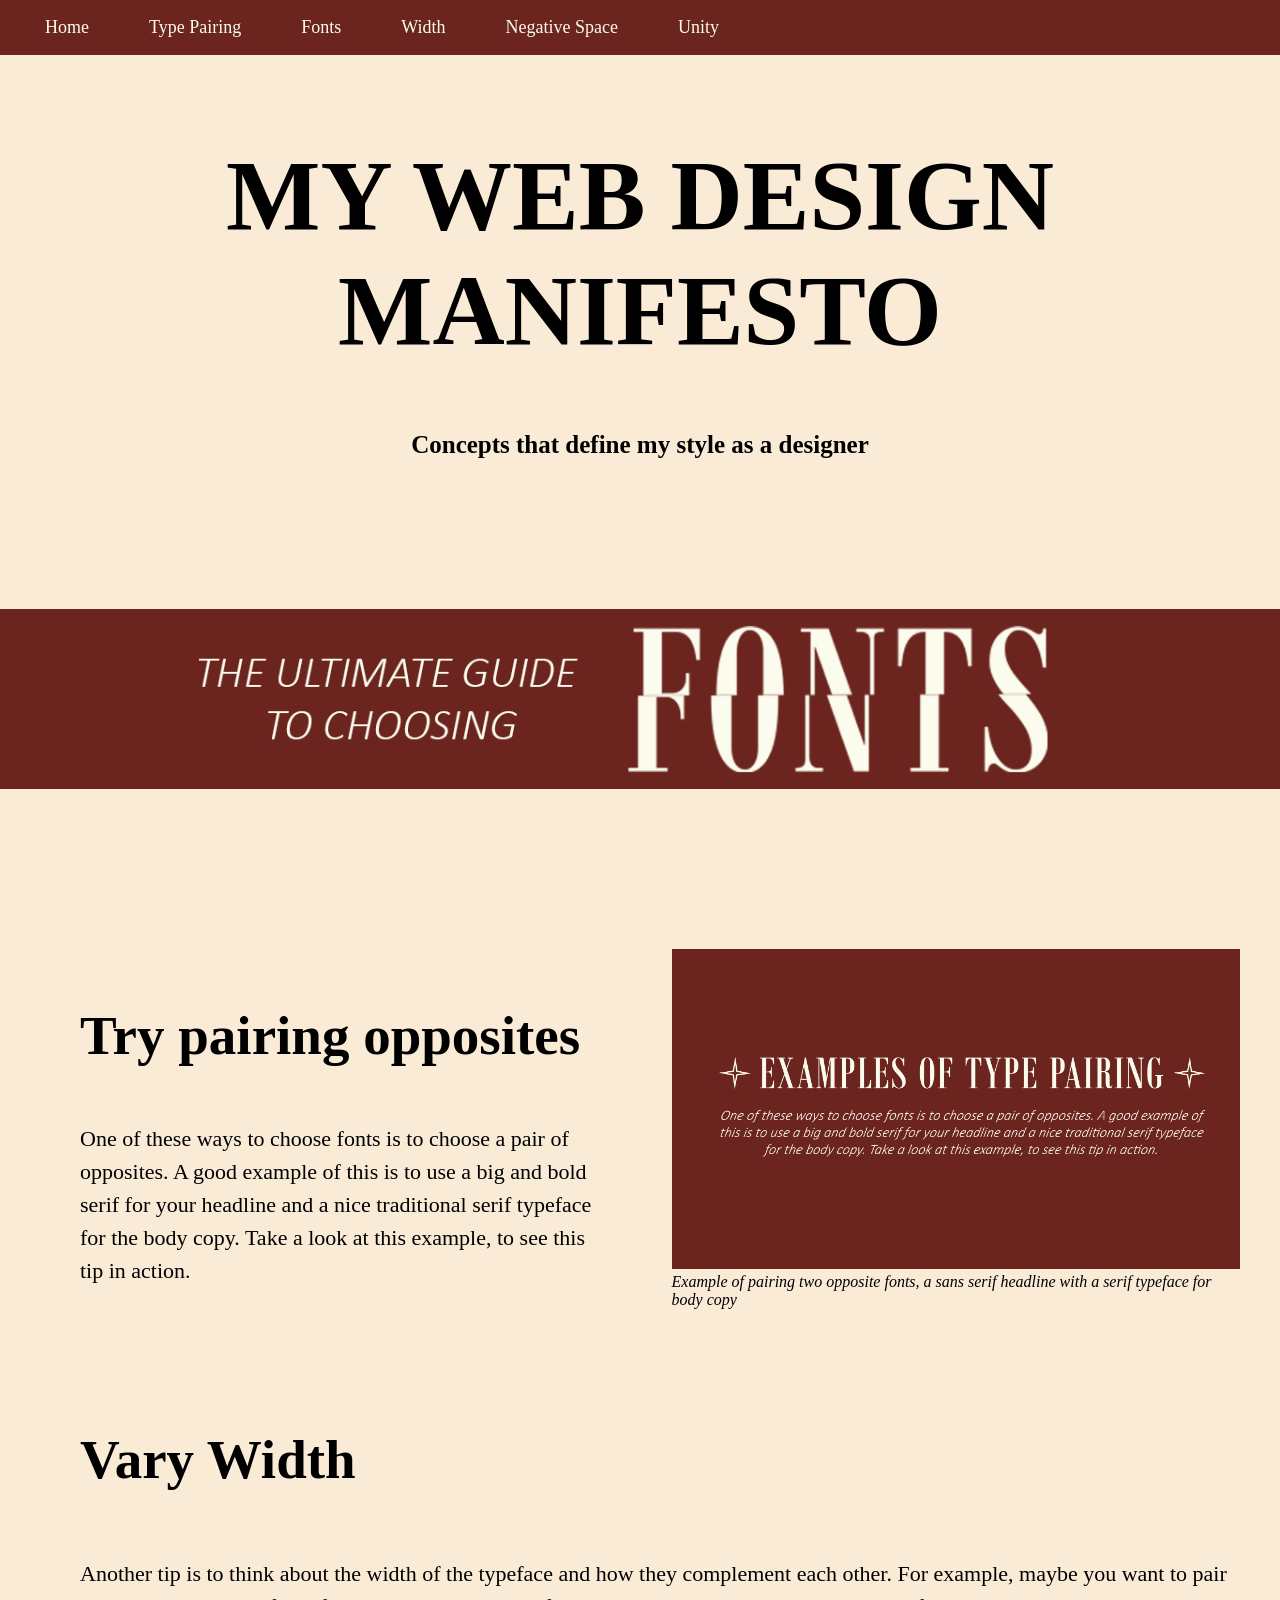
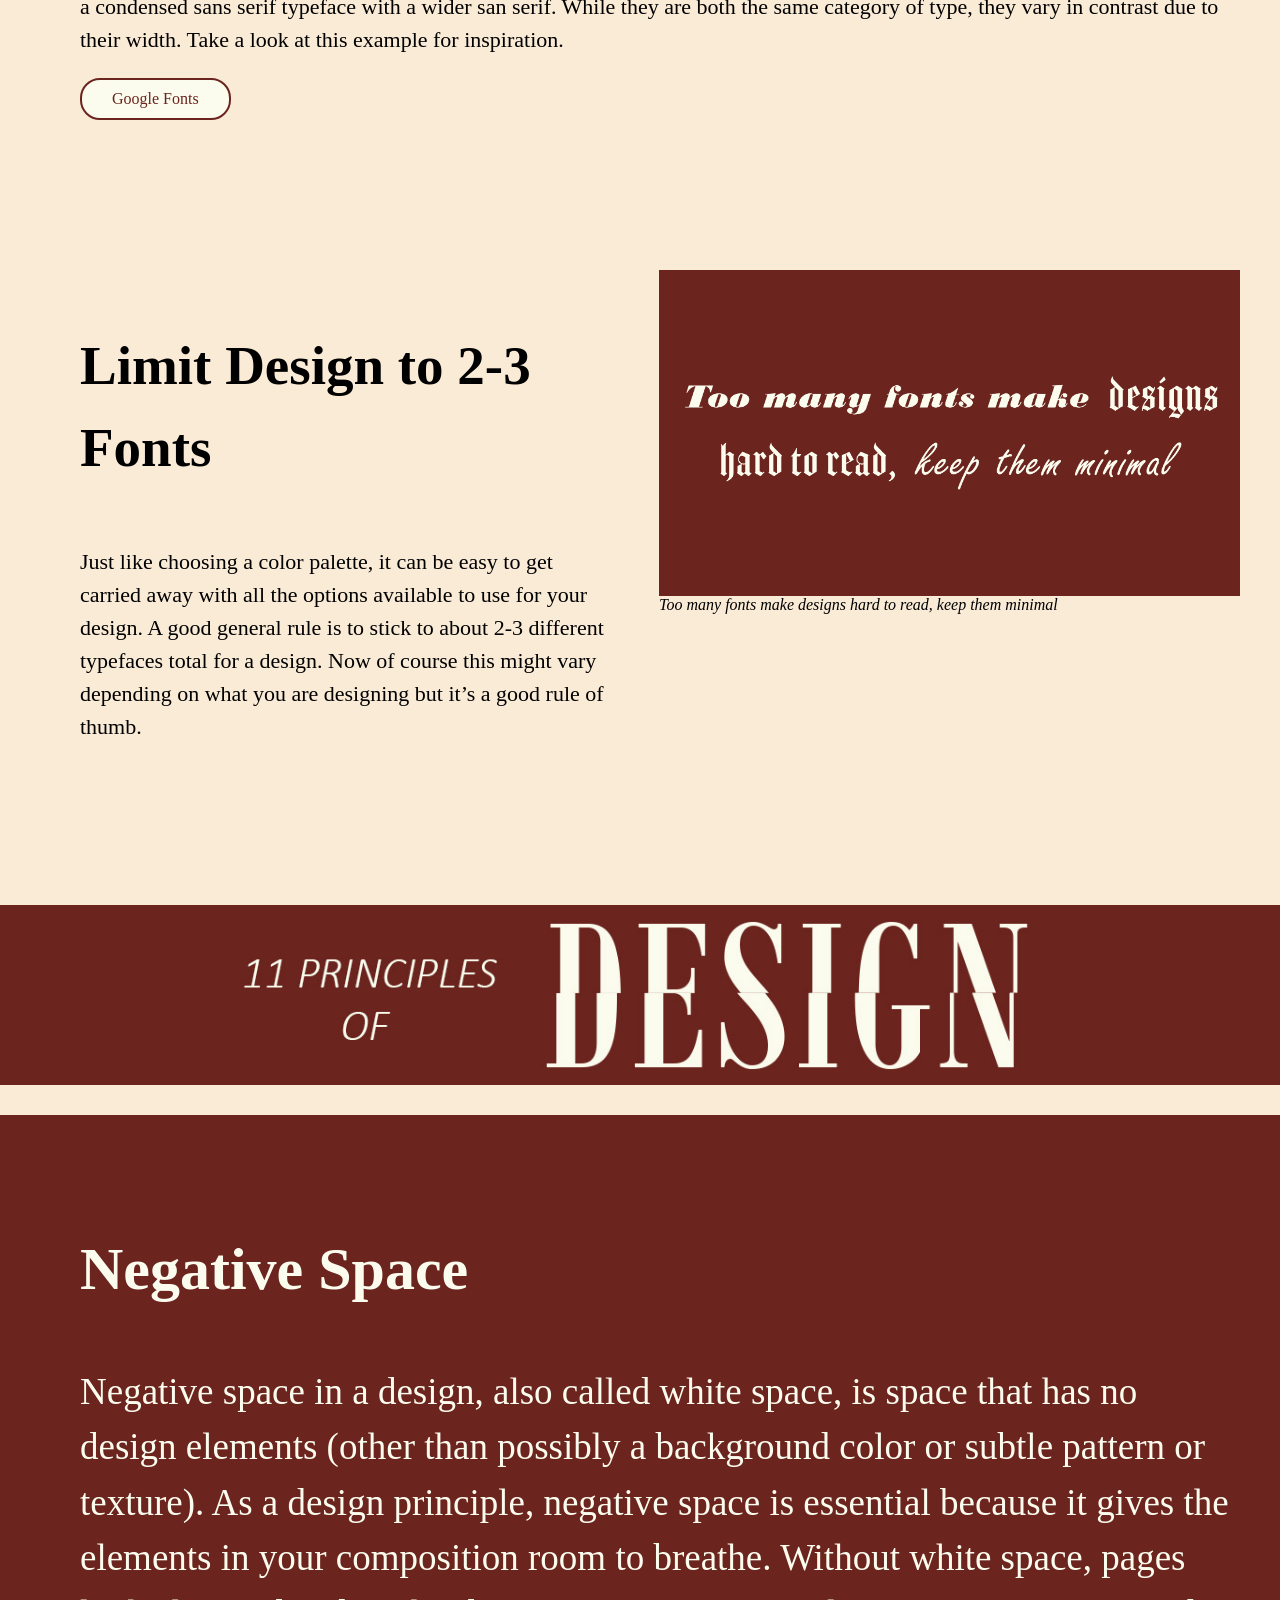
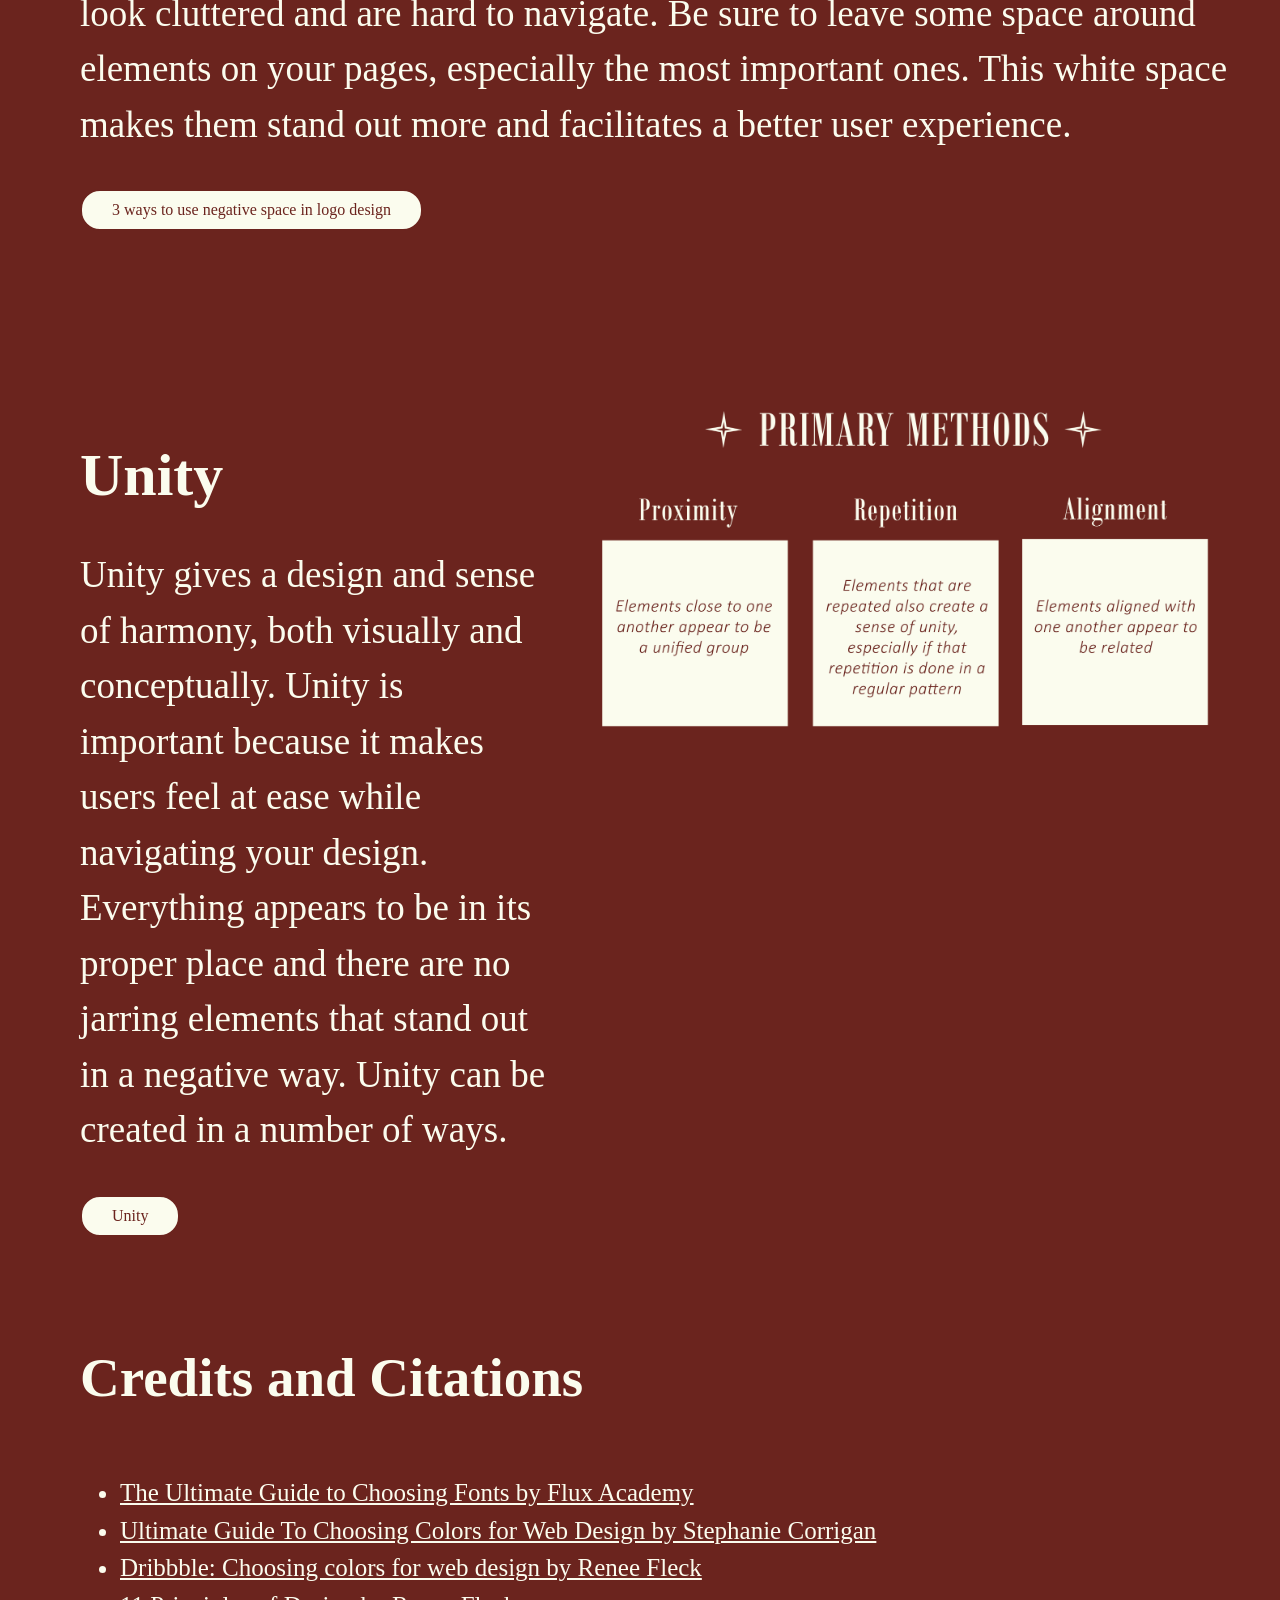
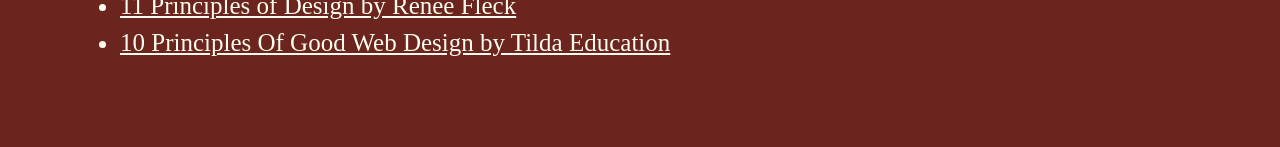
==== index.html @ 1dfecdb0 "Add files via upload" ====
<!doctype html>
<html>
	
<head>
  <meta charset="UTF-8">
  <title>MY WEB DESIGN MANIFESTO</title> 
  <link rel="stylesheet" href="Style.css">
  <link rel="preconnect" href="https://fonts.googleapis.com">
  <link rel="preconnect" href="https://fonts.gstatic.com" crossorigin>
  <link href="https://fonts.googleapis.com/css2?family=Space+Mono:ital,wght@0,400;0,700;1,400;1,700&display=swap" rel="stylesheet">
</head>

	<body>

<nav class="navbar">
<ul class="nav-list">
	<li><a href="#home">Home</a></li>
    <li><a href="#type-pairing">Type Pairing</a></li>
	<li><a href="#fonts">Fonts</a></li>
    <li><a href="#width">Width</a></li>
    <li><a href="#negative-space">Negative Space</a></li>
    <li><a href="#unity">Unity</a></li>
</ul>
</nav>
	
	<section class="intro" id="home">
		<div class="container">
			 <h1 class="main-title">MY WEB DESIGN MANIFESTO</h1>
    		<h3 class="concepts">Concepts that define my style as a designer</h3>
		</div>
		<img src="choosingfonts.png" class= "choosingfonts" alt="fonts">
   
</section>
	
	<section class="typography-section" id="type-pairing">
		
    <div class="typography-text">

        <h3>Try pairing opposites</h3>

        <p>
            One of these ways to choose fonts is to choose a pair of opposites.
            A good example of this is to use a big and bold serif for your headline
            and a nice traditional serif typeface for the body copy.
            Take a look at this example, to see this tip in action.
        </p>

    </div>

    <div class="typography-image">
		
        <img src="typepairing.jpg.png">

        <cite>Example of pairing two opposite fonts, a sans serif headline with a serif typeface for body copy</cite>
    </div>

</section>
		
		
		<section class="varywidth" id="width">
		
		<h3> Vary Width</h3>
		<p> Another tip is to think about the width of the typeface and how they complement each other. For example, maybe you want to pair a condensed sans serif typeface with a wider san serif. While they are both the same category of type, they vary in contrast due to their width. Take a look at this example for inspiration.</p>
		 <a href="https://fonts.google.com/" 
   class="google-fonts-button" 
   target="_blank" 
   rel="noopener">
   Google Fonts
</a>
</section>

<section class="fonts-section" id="fonts">

    <div class="fonts-text">
        <h3>Limit Design to 2-3 Fonts</h3>

        <p>
            Just like choosing a color palette, it can be easy to get carried away
            with all the options available to use for your design. A good general
            rule is to stick to about 2-3 different typefaces total for a design.
            Now of course this might vary depending on what you are designing but
            it’s a good rule of thumb.
        </p>
    </div>

    <div class="fonts-image">
        <img src="toomanyfonts.jpg.jpg"
             alt="image explaining how to pair fonts">
		<cite>Too many fonts make designs hard to read, keep them minimal</cite>
			  
    </div>

</section>
		 
	

			 
	<!--Color Adn Design Principles Section-->
	<img src="principlesofdesign.jpg.jpg"
     alt="11 principles of design"
     class="principles-image">
	<div class= "bottom-red-section">
	<!-- Negative Space Section -->
<section class="negative-space-section" id="negative-space">

    <h3>Negative Space</h3>

    <p>
        Negative space in a design, also called white space, is space that has no
        design elements (other than possibly a background color or subtle pattern
        or texture).
	
        As a design principle, negative space is essential because it gives the
        elements in your composition room to breathe. Without white space, pages
        look cluttered and are hard to navigate.
    
        Be sure to leave some space around elements on your pages, especially the
        most important ones. This white space makes them stand out more and
        facilitates a better user experience.
    </p>

    <a href="https://dribbble.com/stories/2019/10/04/negative-space-logo-design"
       class="cream-button"
       target="_blank"
       rel="noopener">
        3 ways to use negative space in logo design
    </a>
	
</section>
	
	
	 <section class="unity" id="unity">

		 <div class="unity-text"> 
		 <h3>Unity</h3>
		
		<p>
		 Unity gives a design and sense of harmony, both visually and conceptually. Unity is important because it makes users feel at ease while navigating your design. Everything appears to be in its proper place and there are no jarring elements that stand out in a negative way. Unity can be created in a number of ways.
		</p>
	<a href="https://dribbble.com/resources/education/principles-of-design"
       class="cream-button"
       target="_blank"
       rel="noopener">
        Unity
    </a>
		 
		 </div>
		 
 <div class="unity-image">
		 
	<img src="PrimaryMethods.jpg.jpg"
		 alt= "Primary methods of creating unity"
		 class="unityprimarymethodsimage">
		 
		 </div>
</section>
	
	
	<!--Referenced Articles -->
	<footer>
		<div class="creditsandcitations">
		<h3> Credits and Citations </h3>
	      <ul> 
			 
		     <li><a href="https://www.flux-academy.com/blog/the-ultimate-guide-to-choosing-fonts" target="_blank">The Ultimate Guide to Choosing Fonts by Flux Academy </a></li>
			  <li><a href="https://www.flux-academy.com/blog/ultimate-guide-to-choosing-colors-for-web-design" target="_blank"> Ultimate Guide To Choosing Colors for Web Design by Stephanie Corrigan </a> </li>
			  <li><a href="https://dribbble.com/stories/2018/12/19/choosing-colors-for-web-design-a-practical-ui-color-application-guide" target="_blank"> Dribbble: Choosing colors for web design by Renee Fleck </a> </li>
			  <li><a href="https://dribbble.com/resources/education/principles-of-design" target="_blank"> 11 Principles of Design by Renee Fleck </a> </li>
			  <li><a href="https://tilda.education/en/web-design-principles" target="_blank"> 10 Principles Of Good Web Design by Tilda Education </a> </li>
			  
		</ul>
			</div>
	</footer>
</div>
</body>
</html>
---- Style.css ----
@charset"UTF-8";
body{
	margin-right: 15px; 
	margin-bottom: 15px;
}
html {
    scroll-behavior: smooth;
}
.container{
	max-width: 1120px;
	margin: 0 auto;
	padding: 0 40px;
	
}
.navbar { 
	background-color: #6b241e;
	padding: 7px 0 7px 30px;
}	

.nav-list {
	list-style: none;
	margin: 0;
	padding: 0;
	
	display: flex;
	gap: 30px;
}

.nav-list a {
	display: block;
    font-family: "Hoefler Text", Georgia, serif;
    font-size: 18px;
    color: white;
    text-decoration: none;
	padding: 10px 15px;
}


.nav-list li {
    margin-right: 0px;
}
	
.nav-list a {
    display: block;
	padding: 10 px 15px;
	color: #fbfcee;
	text-decoration: none;
}

.nav-list a:hover {
	background-color: #6b241e;
}
	
.choosingfonts {
	
    width: 100%;
  
}




body {
    font-family: "calibri";
    margin: 0;
    background-color: #fbfcee;

}
h1 {
  font-family: "Bodoni"; 
	font-size: 100px
}

h2 {
  font-family: "calibri";
	font-size: 80px
}

h3 { 
	padding-top: 0px;
	font-family: "calibri";
	font-size: 55px
	
}


p {
  font-family: "calibri";
	font-size: 22px;
    line-height: 1.5;
}


.nav-table {
    width: 100%;
    table-layout: fixed;
}

.nav-table td {
    text-align: center;
}




.main-title {
  text-align: center;
	background-color: #faebd7;
}
.concepts {
  text-align: center;
	font-size: 25px;
	margin-top: -20px;
	background-color: #faebd7;
}


	
	
	
        .typography-section {
             display: flex;
             align-items: flex-start;
             justify-content: space-between;
             gap: 40px;
             margin-top: 160px;
			margin-bottom: 30px;
			padding-right: 40px;
			margin-left: 80px;
        }

        .typography-text {
            width: 45%;
			padding-left: 0px;
			padding-right: 40px;
			margin-top: 0px;
			margin-bottom: 35px;
			
        }


   .varywidth h3 {
            width: 45%;
			padding-left: 80px;
			padding-right: 40px;
			line-height: 1.5;
	        padding-top: 20px;
        }

   .varywidth p {
			padding-left: 80px;
			padding-right: 40px;
	        
 }

        .typography-image {
            width: 50%;
        }

        .typography-image img {
            width: 100%;
            height: auto;
        }




.fonts-section {
    display: flex;
    align-items: flex-start;
    justify-content: space-between;
    gap: 40px;
    margin-top: 150px;
	padding-right: 40px;
	margin-left: 20px;
	margin-bottom: 40px;
}

.fonts-text {
    width: 45%;
	padding-left: 60px;
    padding-right: 0px;
	line-height: 1.5;
}

.fonts-image {
    width: 48.5%;
}

.fonts-image img {
    width: 100%;
    height: auto;
	display: block;
	margin: 0;
}
   
.choosingfonts {
    width: 100%;
    height: auto;
    display: block;
    margin-top: 150px;
}

.principles-image img {
    width: 100%;
    height: auto;
}


body {
    margin: 0;
	background-color: #faebd7;
}

.bottom-red-section {
	background-color: #6b241e;
	color: #fbfcee;
	padding-top: 60px;
	padding-bottom: 60px;
}


.red-button {
    background-color: #fbfcee;
    color: maroon;
    border-radius: 20px;
	padding: 10px 30px;
    font-size: 16px;
    cursor: pointer;
    text-decoration: none;
    display: inline-block;
	margin-left: 0;
}

.cream-button {
    background-color: #fbfcee;
    color: #6b241e;
    border: 2px solid #6b241e;
    padding: 10px 30px;
    border-radius: 20px;
    text-decoration: none;
    display: inline-block;
	margin-left: 0px;
}

.google-fonts-button {
    background-color: #fbfcee;
    color: #6b241e;
    border: 2px solid #6b241e;
    padding: 10px 30px;
    border-radius: 20px;
    text-decoration: none;
    display: inline-block;

    margin-left: 80px;
}

.bottom-red-section .cream-button:visted,
.bottom-red-section .cream-button:hover {
    color: #fbfcee;
}

.varywidth .red-button  {
	margin-left: 80px;
	}

.negative-space-section {
	background-color: transparent;
    margin-top: 20px;
    margin-bottom: 70px;
    padding-left: 80px;
    padding-right: 40px;

}

.negative-space-section h3 {
    font-size: 60px;
}
 

.negative-space-section p {
    font-size: 37px;
    line-height: 1.5;
}

.negative-space-section .red-button {
    display: inline-block;
    margin-top: 20px;
}

.principles-image {
    width: 100%;
    height: auto;
    display: block;
    margin-top: 0;
	padding-top: 100px;
	padding-bottom: 30px;
}


.unityprimarymethodsimage {
	width: 100%;
	height: auto;
	display: block;
	margin-left: auto;
	}


.unity {
	background-color: transparent;
    margin-top: 150px;
    margin-bottom: 100px;
    margin-left: 80px;
    margin-right: 40px;
	
	display: flex;
	align-items: Flex-start;
	gap: 20px;
	}

.unity h3 {
    font-size: 60px;
	margin-bottom: 10px;
	padding-left: 0;
}

.unity p {
    font-size: 37px;
    line-height: 1.5;
	padding-left: 0px;
	padding-right: 0px;
}


	
.creditsandcitations {
    padding-left: 80px;
    padding-right: 40px;
	font-size: 25px;
	line-height: 1.5;
}

.creditsandcitations a,
.creditsandcitations a:visited,
.creditsandcitations a:hover,
.creditsandcitations a:active {
    color: #fbfcee;
}
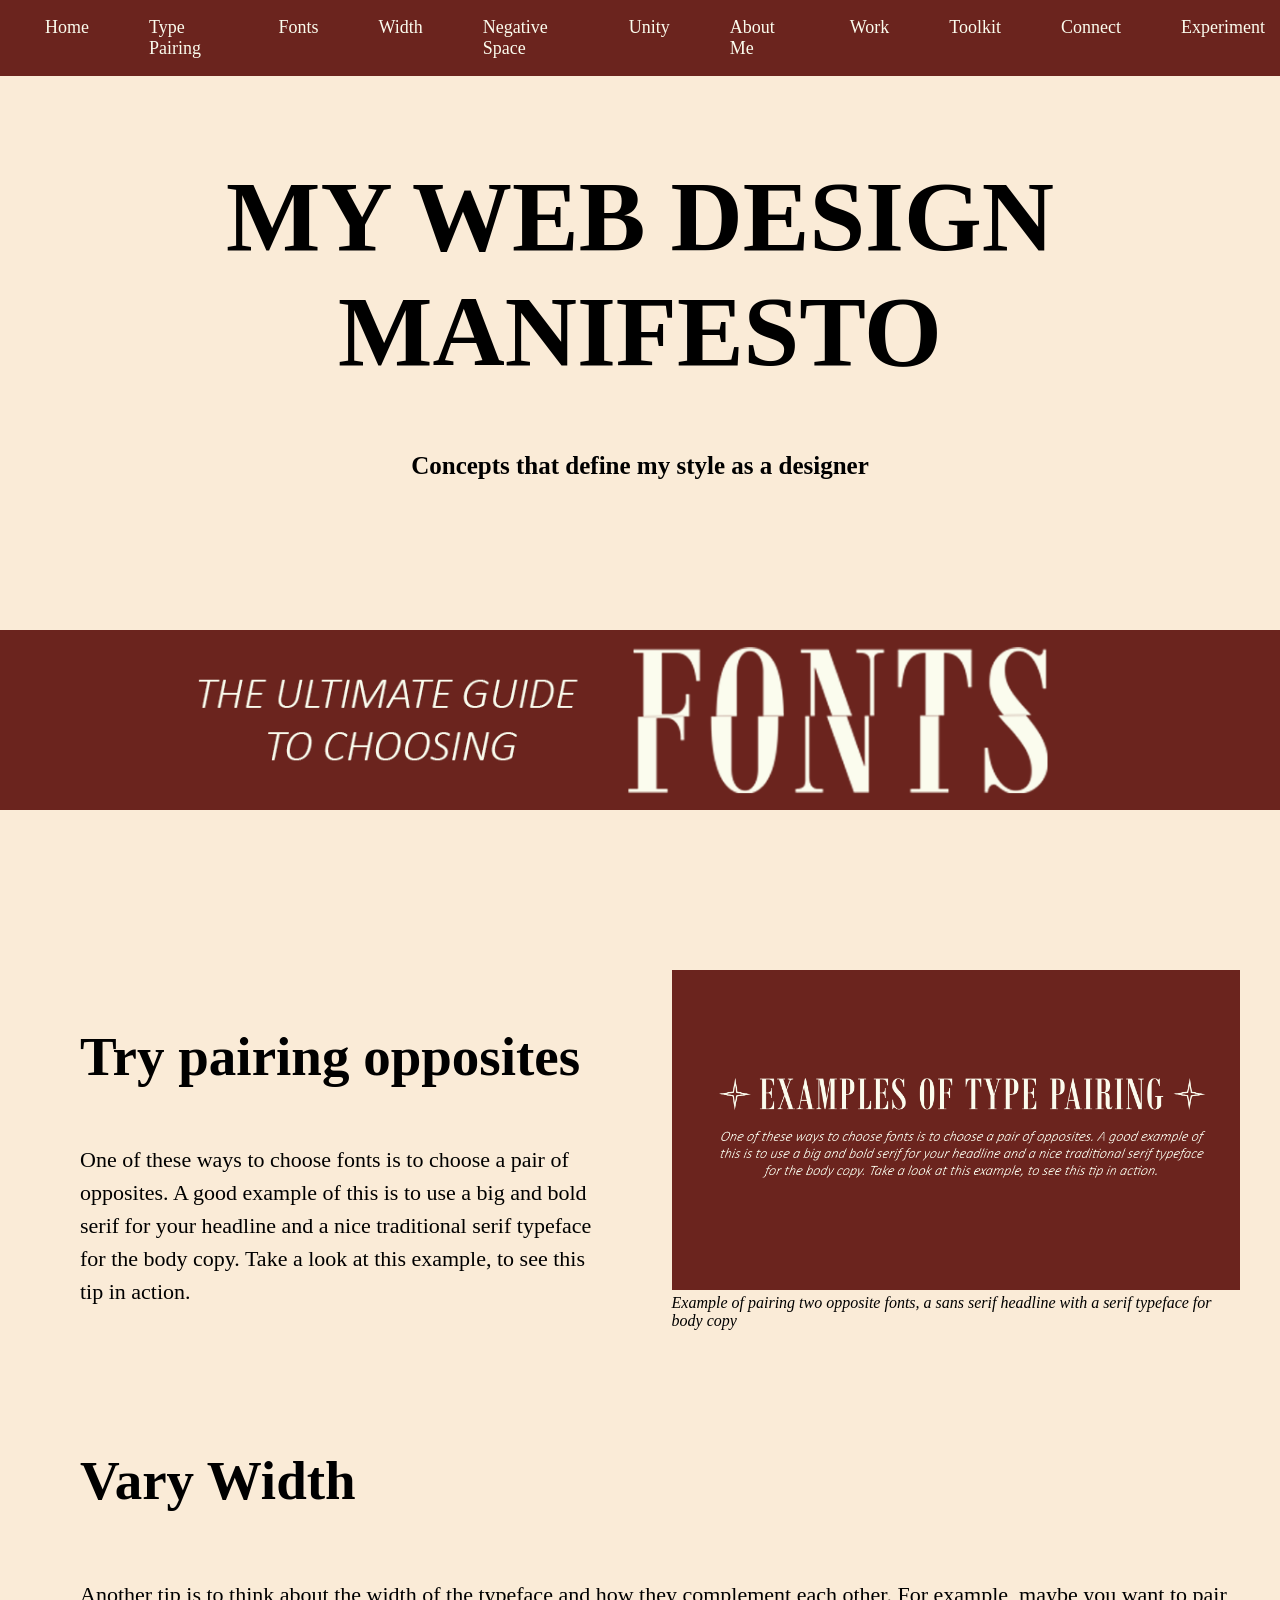
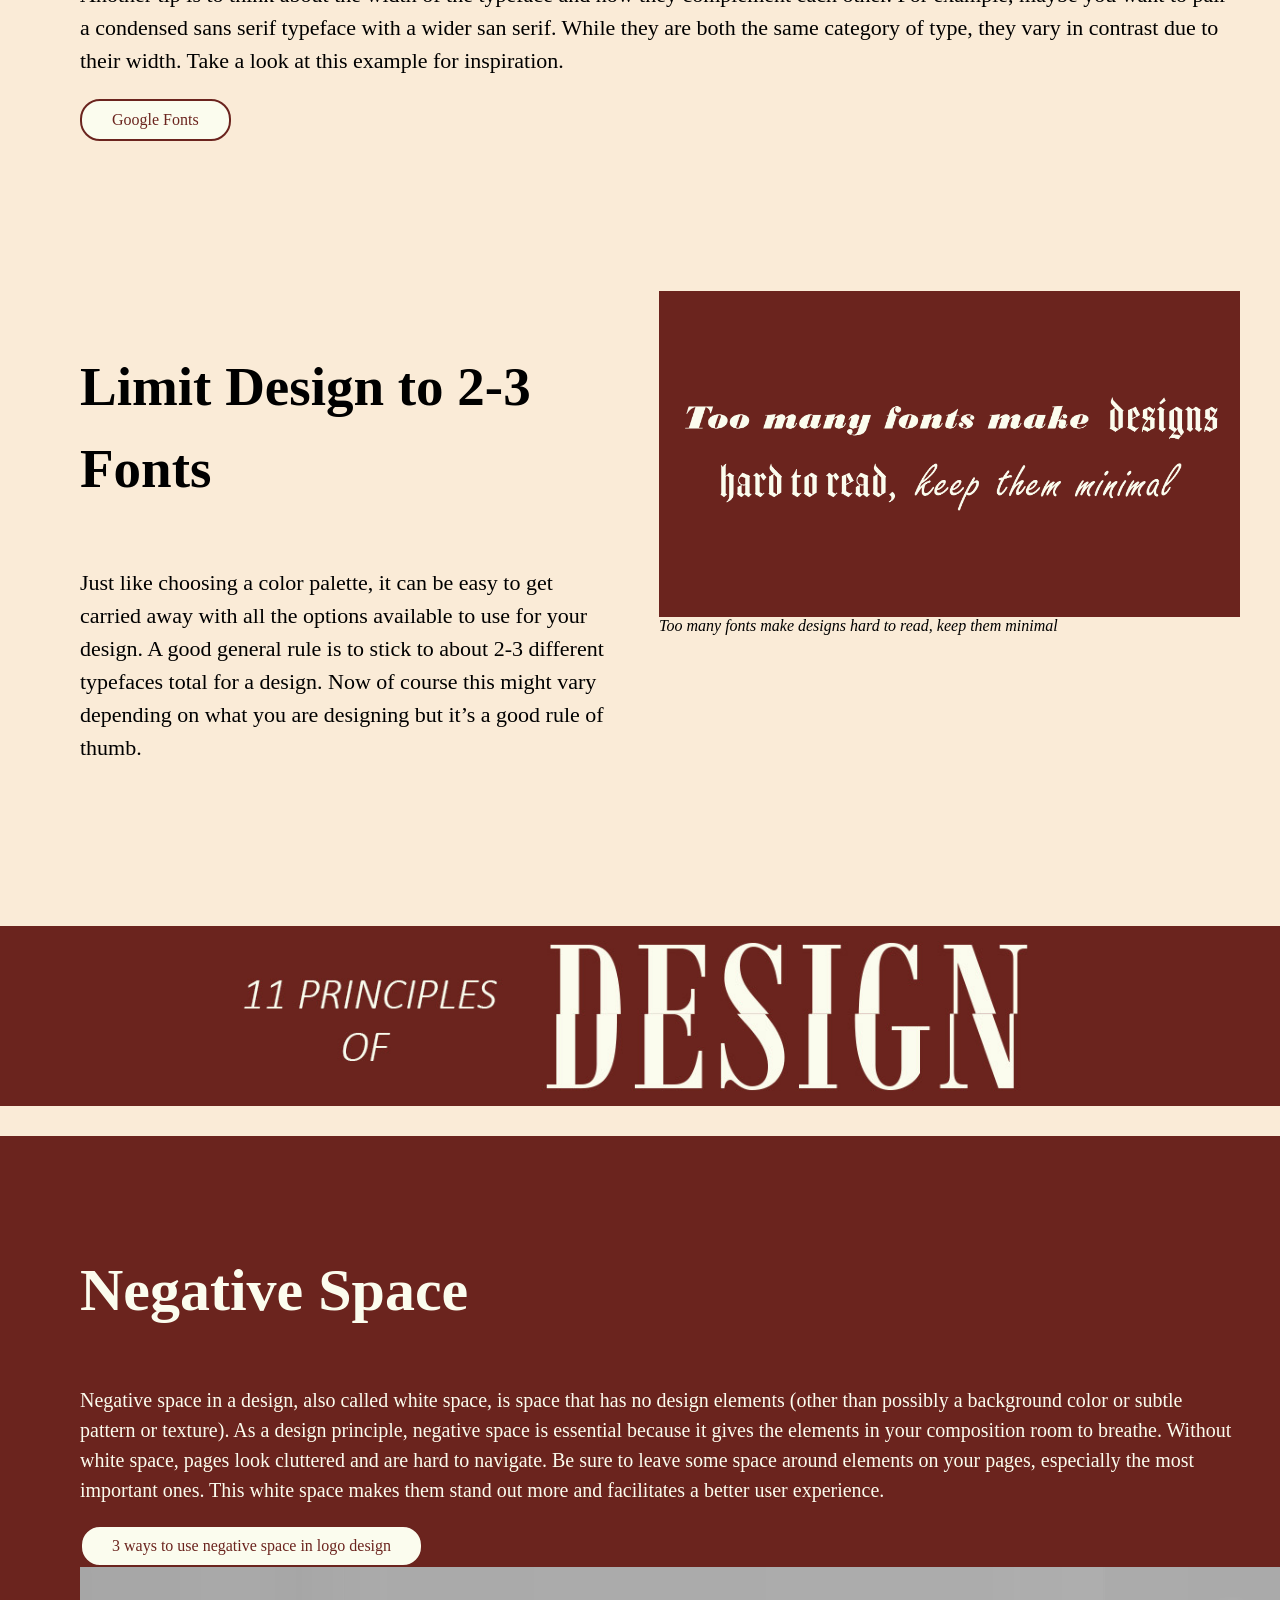
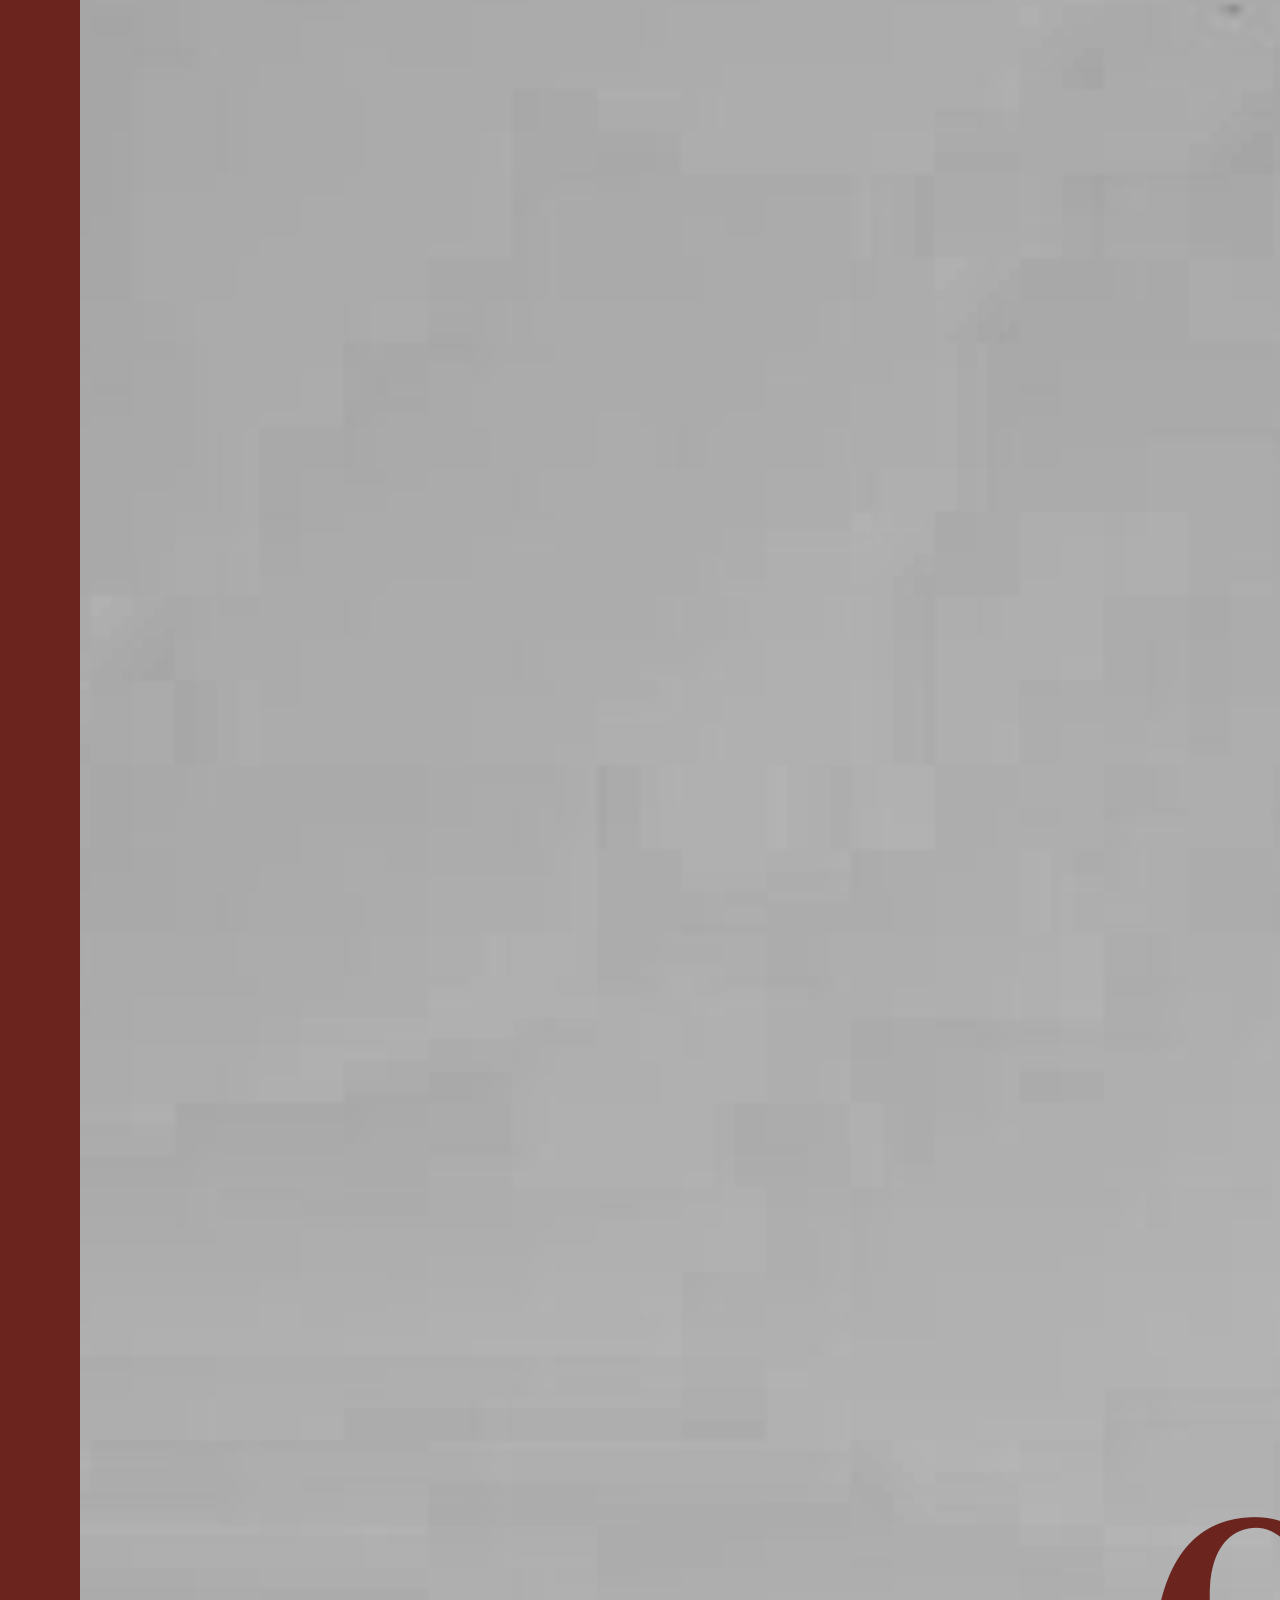
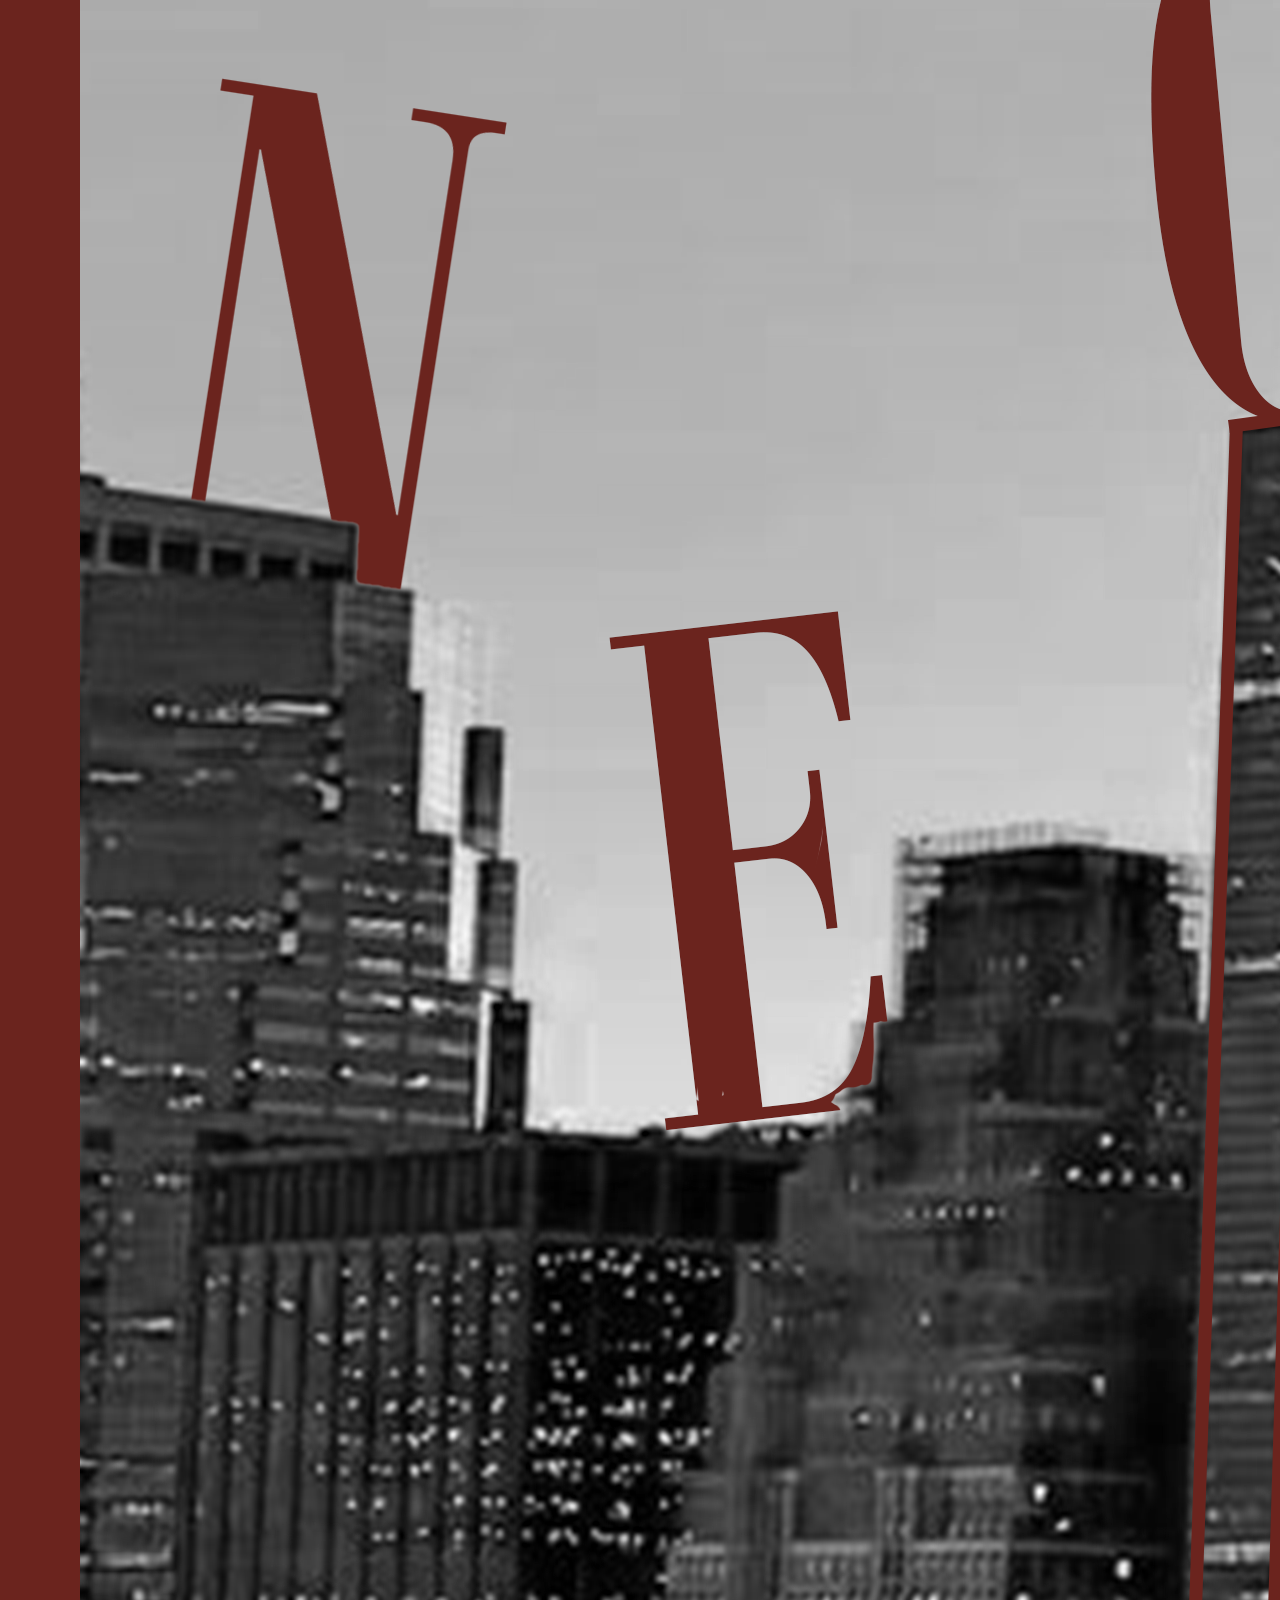
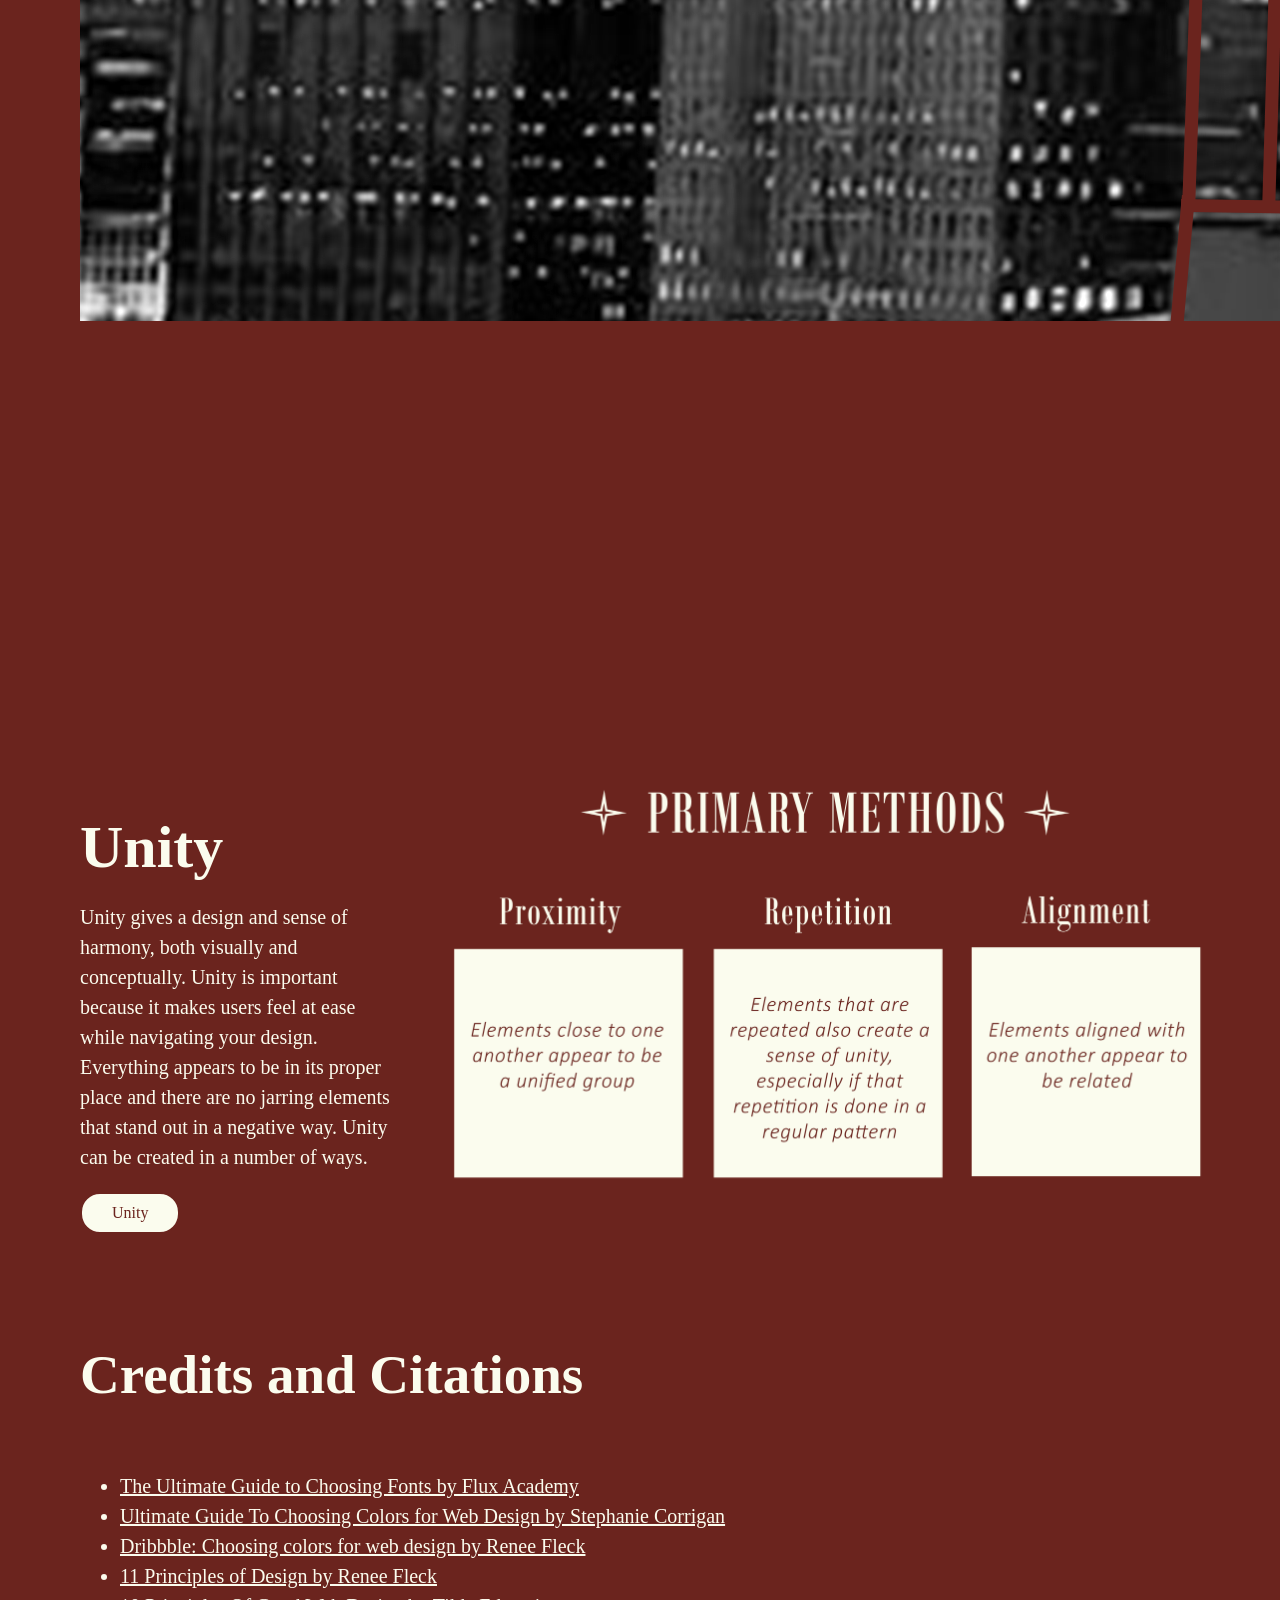
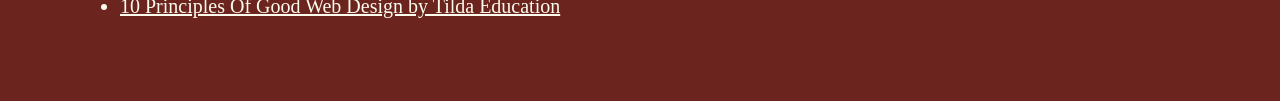
==== commit 7a13bbaa: "Update index.html" ====
--- a/index.html
+++ b/index.html
@@ -20,6 +20,11 @@
     <li><a href="#width">Width</a></li>
     <li><a href="#negative-space">Negative Space</a></li>
     <li><a href="#unity">Unity</a></li>
+	<a href="about.html">About Me</a>
+	<a href="work.html">Work</a>
+	<a href="toolkit.html">Toolkit</a>
+	<a href="connect.html">Connect</a>
+	<a href="Experiments.html">Experiment</a>
 </ul>
 </nav>
 	
@@ -28,10 +33,9 @@
 			 <h1 class="main-title">MY WEB DESIGN MANIFESTO</h1>
     		<h3 class="concepts">Concepts that define my style as a designer</h3>
 		</div>
-		<img src="choosingfonts.png" class= "choosingfonts" alt="fonts">
    
 </section>
-	
+	<img src="choosingfonts.png" class= "choosingfonts" alt="fonts">
 	<section class="typography-section" id="type-pairing">
 		
     <div class="typography-text">
@@ -126,6 +130,8 @@
         3 ways to use negative space in logo design
     </a>
 	
+	<img src="../negativespace.png" class="negativespaceimage">
+	
 </section>
 	
 	
@@ -173,4 +179,4 @@
 	</footer>
 </div>
 </body>
-</html>+</html>
--- a/Style.css
+++ b/Style.css
@@ -48,7 +48,8 @@
 }
 
 .nav-list a:hover {
-	background-color: #6b241e;
+    color: #6b241e;
+    background-color: #f5eadf;
 }
 	
 .choosingfonts {
@@ -279,7 +280,7 @@
  
 
 .negative-space-section p {
-    font-size: 37px;
+    font-size: 20px;
     line-height: 1.5;
 }
 
@@ -325,7 +326,7 @@
 }
 
 .unity p {
-    font-size: 37px;
+    font-size: 20px;
     line-height: 1.5;
 	padding-left: 0px;
 	padding-right: 0px;
@@ -336,7 +337,7 @@
 .creditsandcitations {
     padding-left: 80px;
     padding-right: 40px;
-	font-size: 25px;
+	font-size: 20px;
 	line-height: 1.5;
 }
 
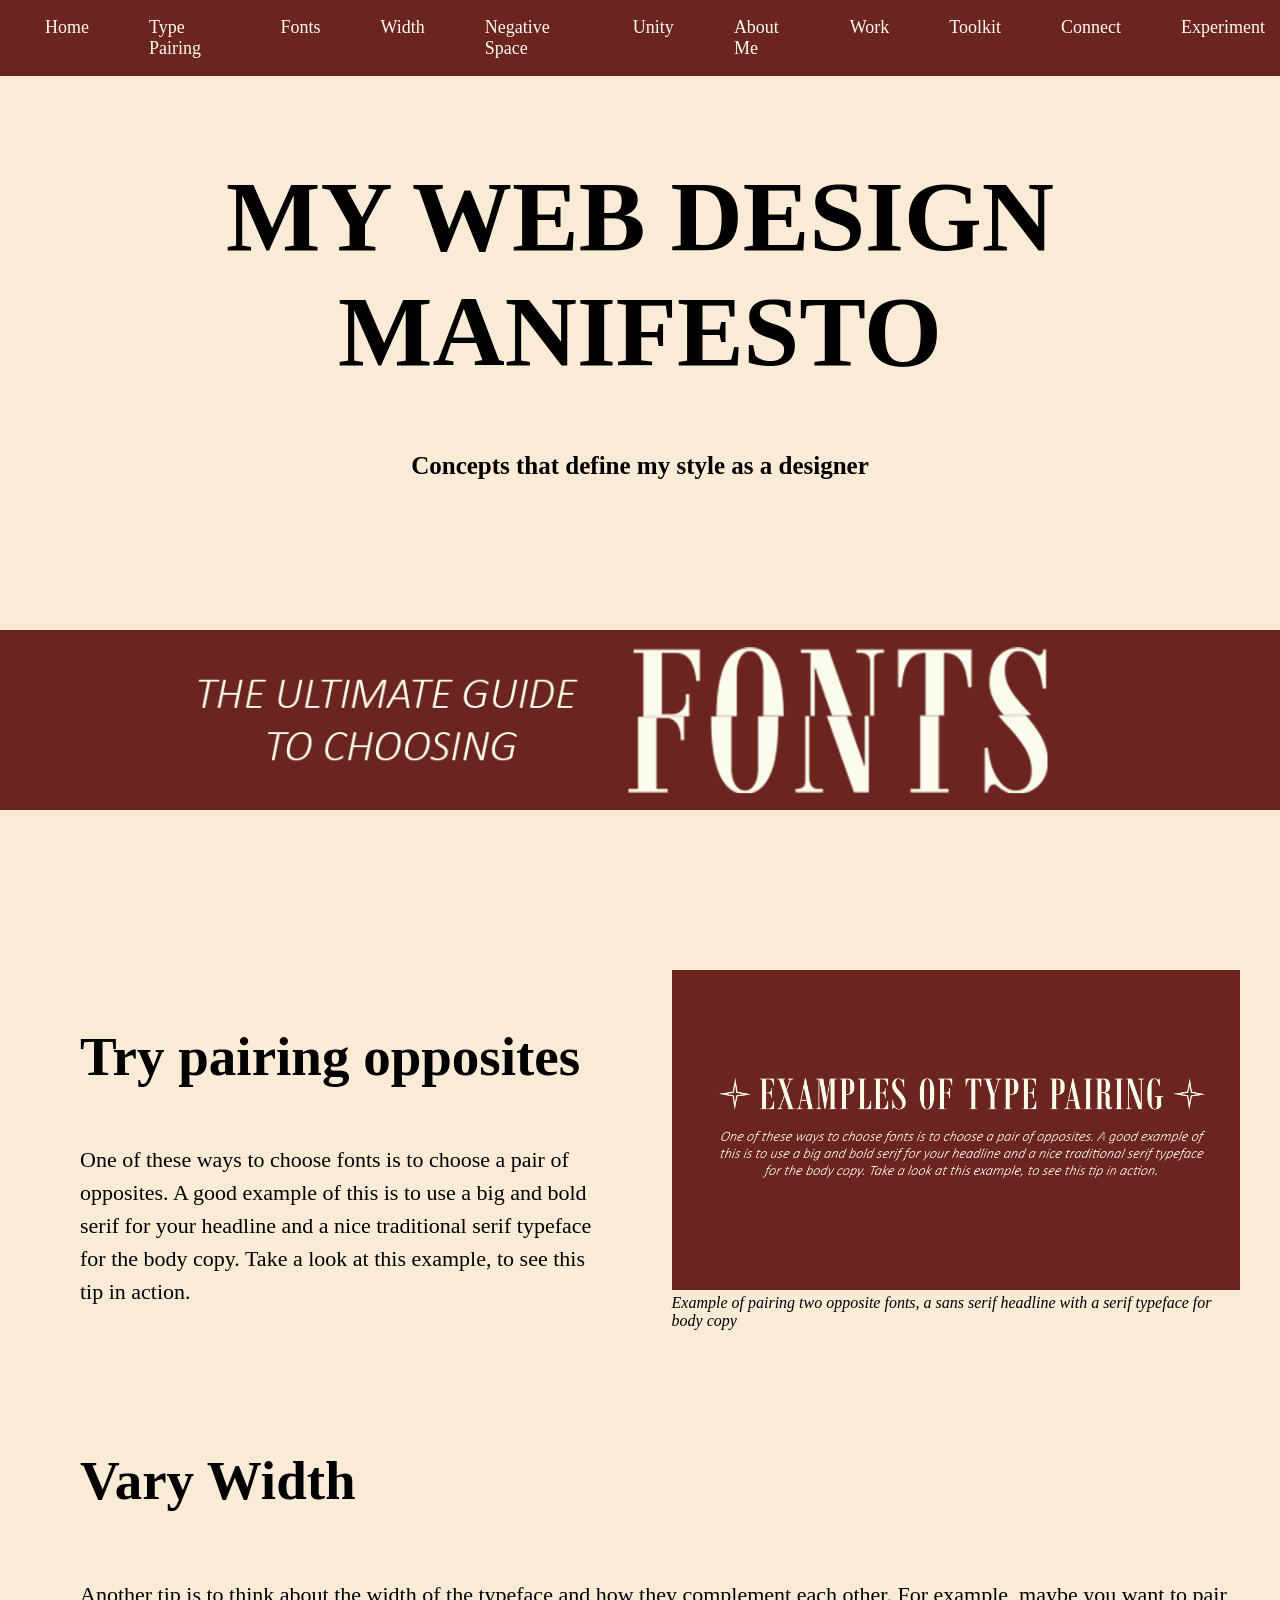
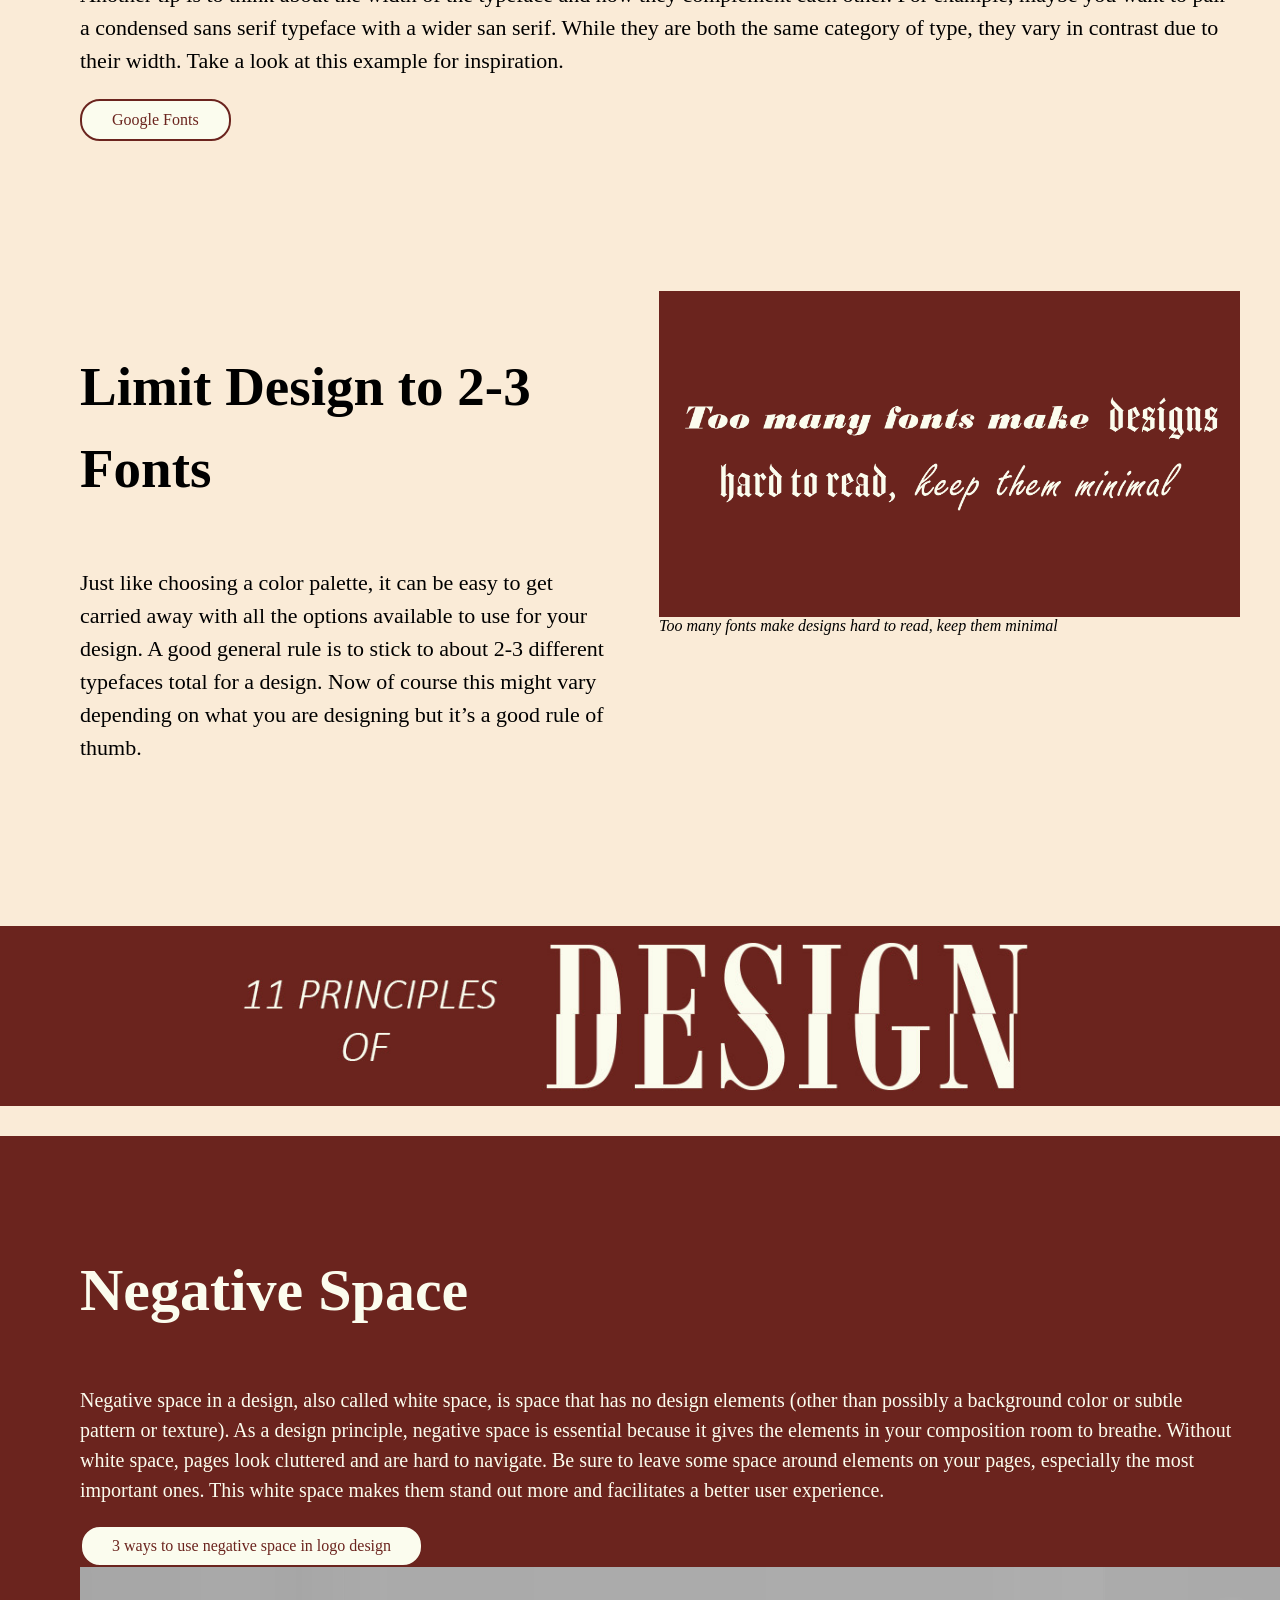
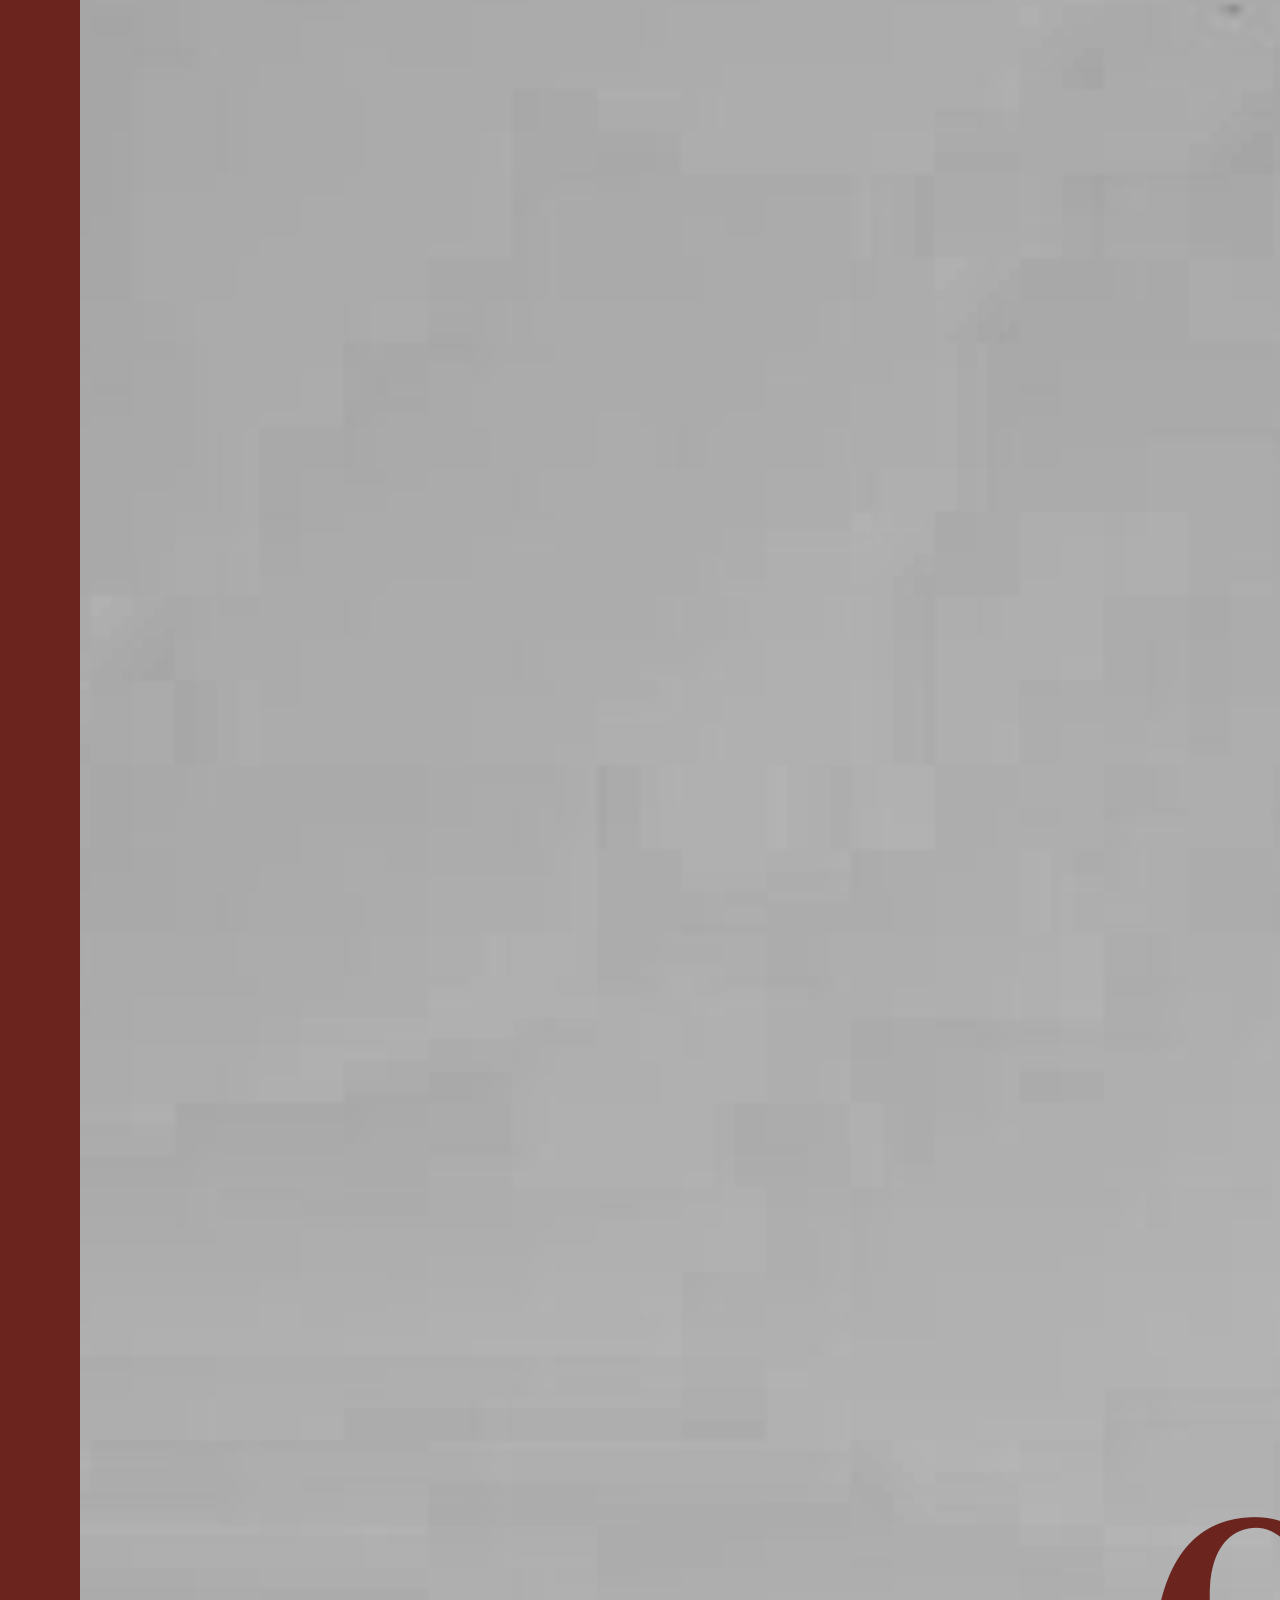
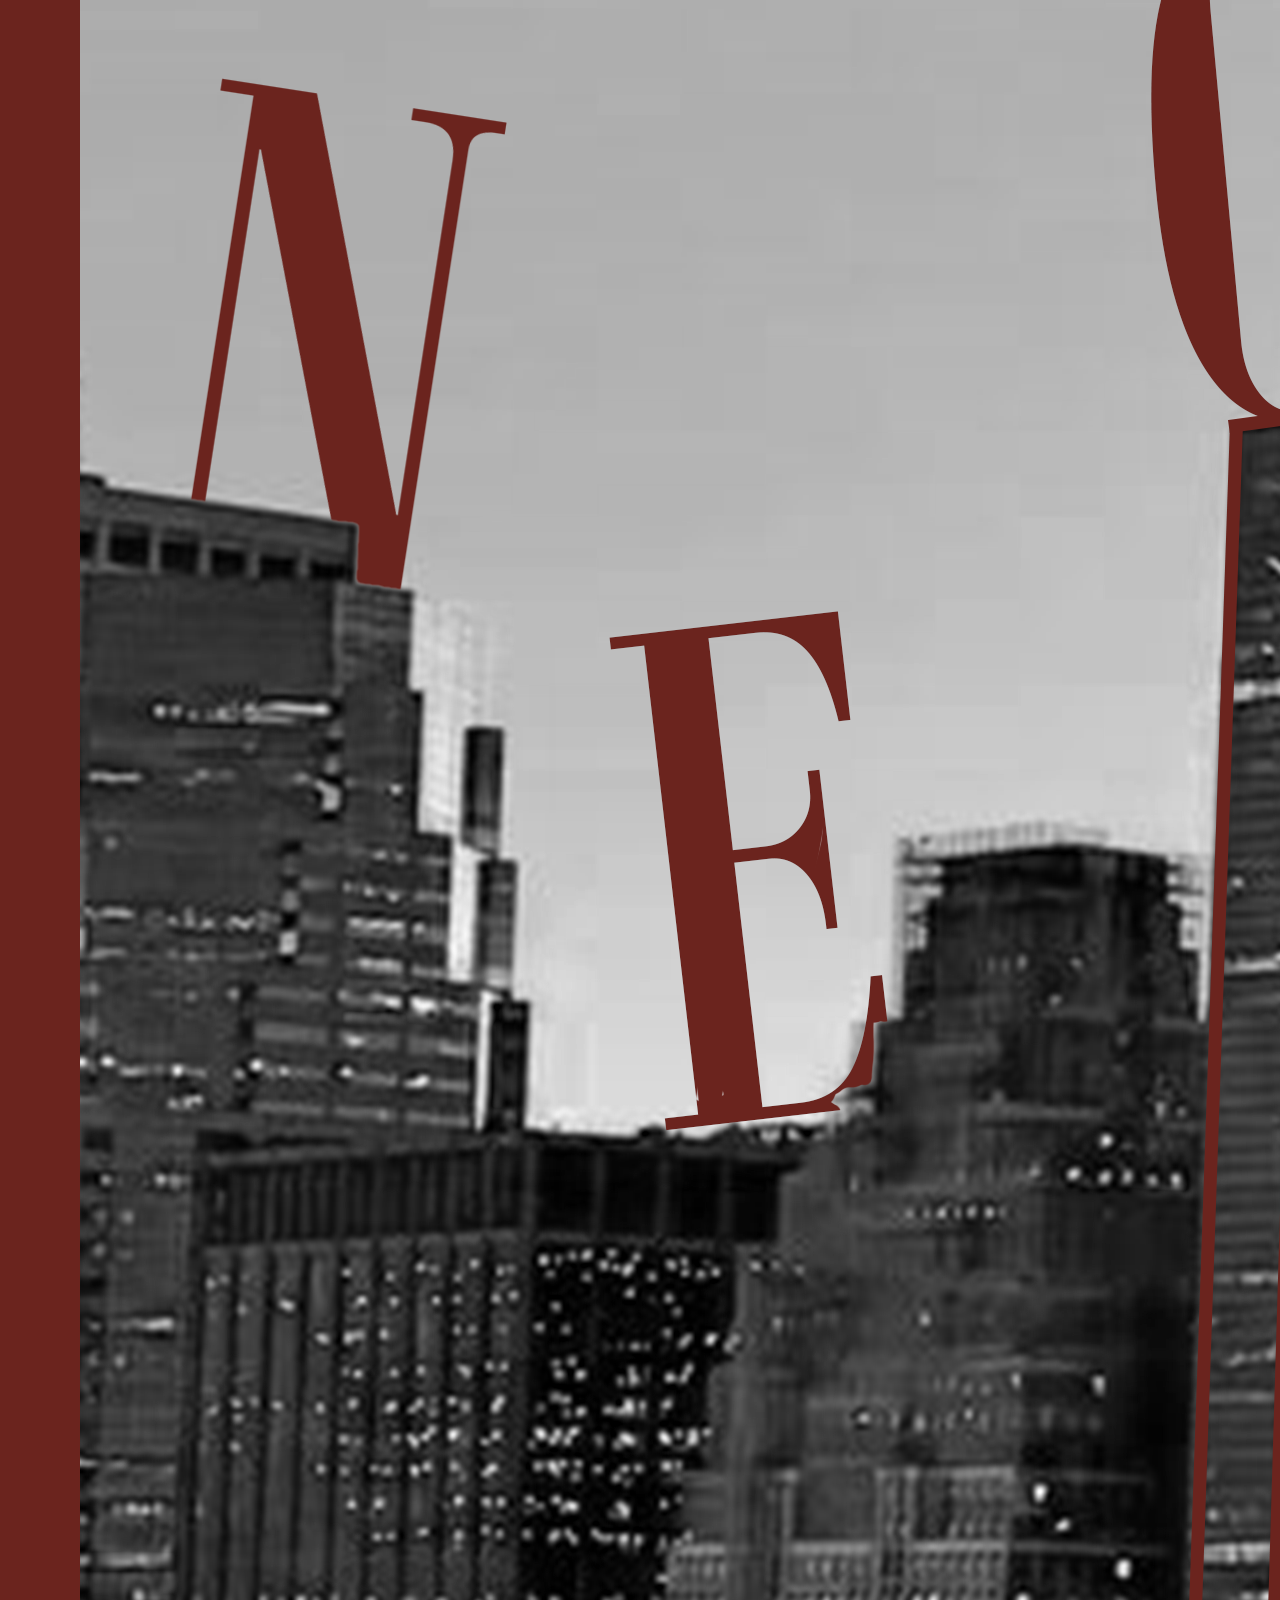
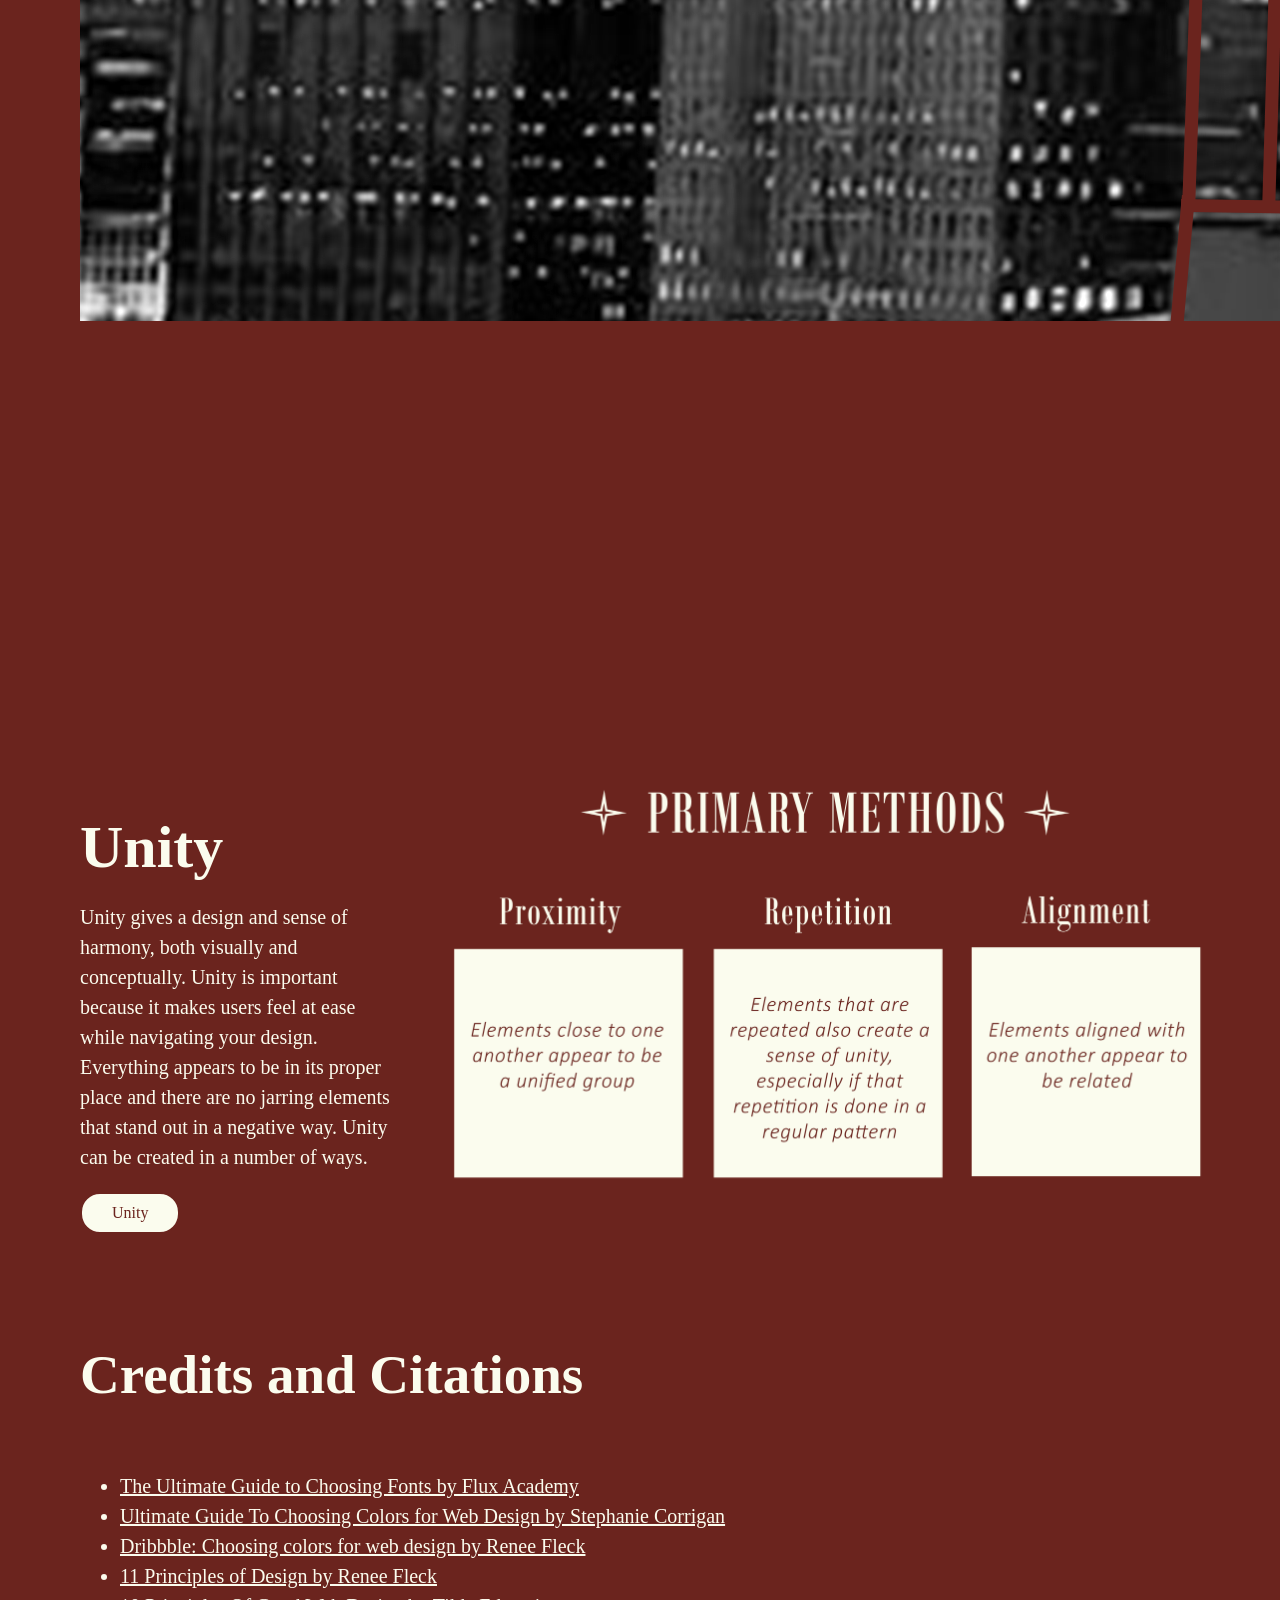
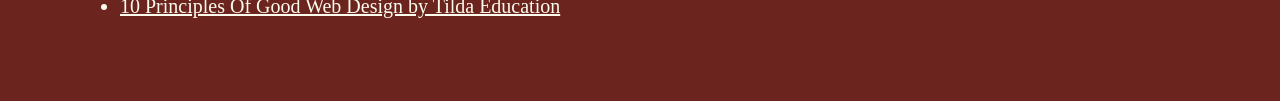
==== commit 8e2bb4cf: "Update index.html" ====
--- a/index.html
+++ b/index.html
@@ -20,11 +20,11 @@
     <li><a href="#width">Width</a></li>
     <li><a href="#negative-space">Negative Space</a></li>
     <li><a href="#unity">Unity</a></li>
-	<a href="about.html">About Me</a>
-	<a href="work.html">Work</a>
-	<a href="toolkit.html">Toolkit</a>
-	<a href="connect.html">Connect</a>
-	<a href="Experiments.html">Experiment</a>
+	<li><a href="about.html">About Me</a></li>
+	<li><a href="work.html">Work</a></li>
+	<li><a href="toolkit.html">Toolkit</a></li>
+	<li><a href="connect.html">Connect</a></li>
+	<li><a href="Experiments.html">Experiment</a></li>
 </ul>
 </nav>
 	
@@ -130,7 +130,7 @@
         3 ways to use negative space in logo design
     </a>
 	
-	<img src="../negativespace.png" class="negativespaceimage">
+	<img src="negativespace.png" class="negativespaceimage" alt="Negative space design example">
 	
 </section>
 	
